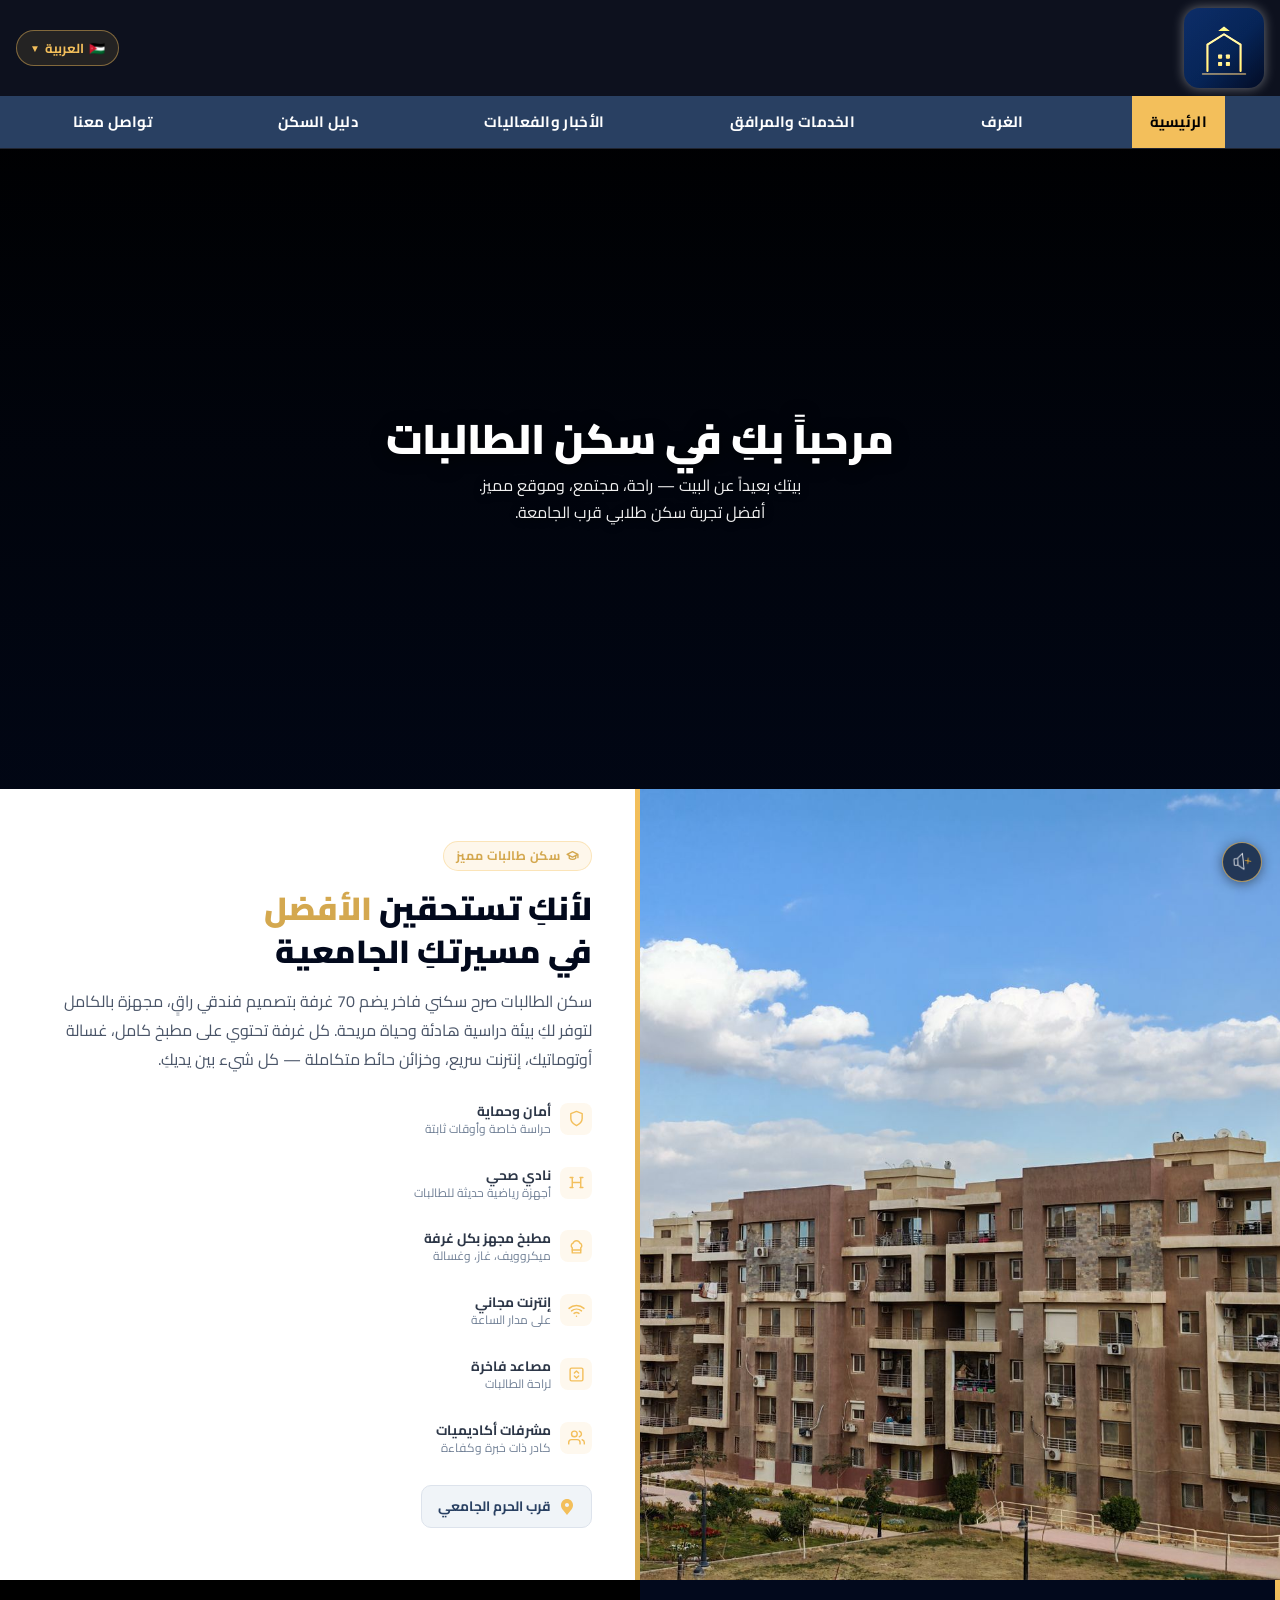
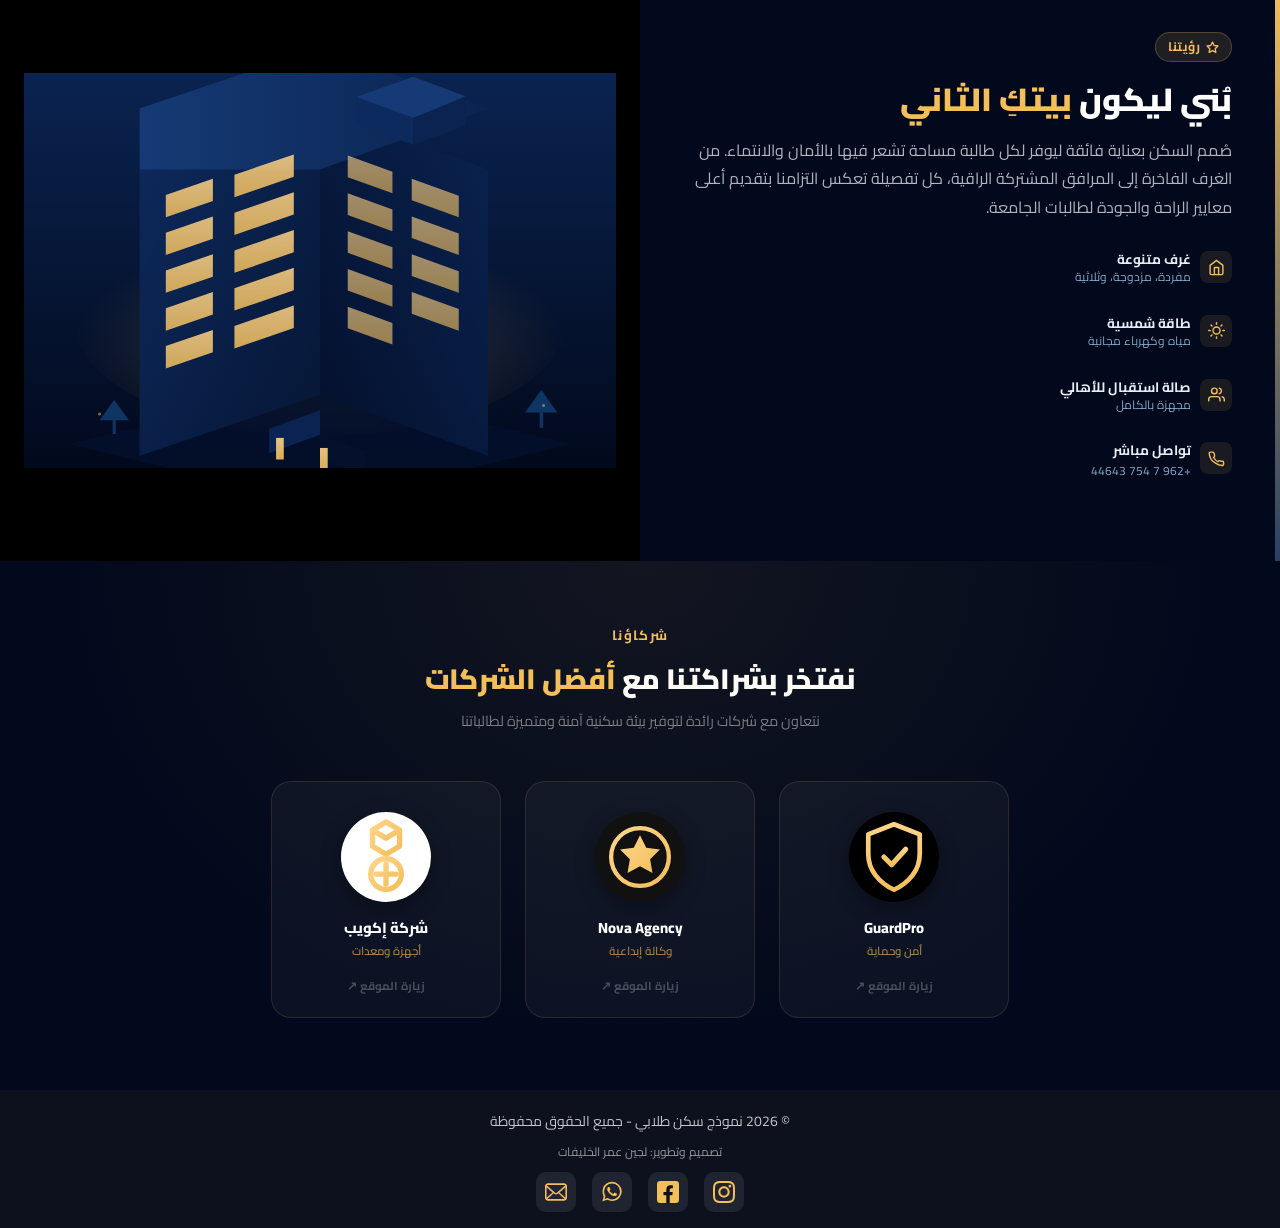
==== index.html @ f3275cb9 "Initial commit — student housing website prototype Bilingual (Arabic RTL / English LTR) six-page sit" ====
<!DOCTYPE html>
<html lang="ar" dir="rtl">

<head>
    <meta charset="UTF-8">
    <meta name="viewport" content="width=device-width, initial-scale=1.0">
    <title>سكن الطالبات</title>
    <meta name="description"
        content="سكن الطالبات — بيتك بعيداً عن البيت. راحة ومجتمع وموقع مميز قرب البوابة الشمالية للجامعة.">
    <meta name="keywords" content="سكن طلابي, غرف طالبات, مرافق, خدمات, نموذج أولي">
    <meta name="author" content="Student Housing Team">
    <meta name="robots" content="noindex, nofollow">
    <meta property="og:type" content="website">
    <meta property="og:title" content="سكن الطالبات">
    <meta property="og:description" content="قرب الحرم الجامعي">
    <meta property="og:image" content="Photos/Logo.svg">
    <meta name="twitter:card" content="summary_large_image">

    <link rel="stylesheet" href="CSS/Style.css">
    <link rel="icon" href="Photos/Logo.svg" type="image/svg+xml">
    <link rel="preconnect" href="https://fonts.googleapis.com">
    <link rel="preconnect" href="https://fonts.gstatic.com" crossorigin>
    <link href="https://fonts.googleapis.com/css2?family=Cairo:wght@300;400;600;700;900&display=swap" rel="stylesheet">
    <script src="Js/lang-data.js"></script>

    <script>
        (function (d) {
            var s = d.createElement("script");
            s.setAttribute("data-position", 5);
            s.setAttribute("data-color", "#F3BF5B");
            s.setAttribute("data-widget_layout", "full");
            s.setAttribute("data-account", "6AjWs1Mzxq");
            s.setAttribute("src", "https://cdn.userway.org/widget.js");
            (d.body || d.head).appendChild(s);
        })(document);
    </script>
    <style>
        
        /* ══ HERO — نفس السلوك على كل الأجهزة ══ */
        .hero-container {
            width: 100%;
            position: relative;
            line-height: 0;
            background: #000;
        }

        /* الفيديو يحافظ على نسبته الأصلية على كل الأجهزة */
        .hero-container video {
            width: 100%;
            height: auto;
            display: block;
        }

        .hero-container::after {
            content: '';
            position: absolute;
            inset: 0;
            background: linear-gradient(to bottom, rgba(2, 9, 28, .08) 0%, rgba(2, 9, 28, .42) 45%, rgba(2, 9, 28, .72) 100%);
            pointer-events: none;
            z-index: 1;
        }

        .hero-overlay-text {
            position: absolute;
            top: 50%;
            left: 50%;
            transform: translate(-50%, -50%);
            z-index: 10;
            text-align: center;
            color: #fff;
            width: 90%;
            max-width: 660px;
            pointer-events: none;
            animation: fadeUp .9s ease .2s both;
            padding: 0 8px;
        }

        .hero-overlay-text h1 {
            font-family: 'Cairo', serif;
            font-size: clamp(1.05rem, 4.5vw, 2.6rem);
            font-weight: 900;
            text-shadow: 0 2px 16px rgba(0, 0, 0, .9);
            margin-bottom: 6px;
            line-height: 1.35;
        }

        .hero-overlay-text p {
            font-family: 'Cairo', sans-serif;
            font-size: clamp(.72rem, 2.1vw, 1rem);
            text-shadow: 0 1px 10px rgba(0, 0, 0, .9);
            opacity: .94;
            margin: 3px 0;
            line-height: 1.5;
        }

        @keyframes fadeUp {
            from {
                opacity: 0;
                transform: translate(-50%, calc(-50% + 16px));
            }

            to {
                opacity: 1;
                transform: translate(-50%, -50%);
            }
        }

        /* ══ BUILDING SECTIONS ══ */
        .building-section {
            display: flex;
            flex-direction: row;
            align-items: stretch;
            min-height: 480px;
            overflow: hidden;
        }

        .building-section.reverse {
            flex-direction: row-reverse;
        }

        .building-img-wrap {
            flex: 1 1 50%;
            overflow: hidden;
            position: relative;
        }

        .building-img-wrap img {
            width: 100%;
            height: 100%;
            object-fit: cover;
            display: block;
            transition: transform .6s ease;
        }

        .building-img-wrap:hover img {
            transform: scale(1.04);
        }

        .building-info {
            flex: 1 1 50%;
            padding: 52px 48px;
            display: flex;
            flex-direction: column;
            justify-content: center;
            background: #ffffff;
            position: relative;
        }

        .building-info::before {
            content: '';
            position: absolute;
            top: 0;
            right: 0;
            width: 5px;
            height: 100%;
            background: linear-gradient(to bottom, #F3BF5B, #d4a84f);
        }

        [dir="ltr"] .building-info::before {
            right: auto;
            left: 0;
        }

        .building-info.dark {
            background: #02091C;
        }

        .building-info.dark::before {
            background: linear-gradient(to bottom, #F3BF5B, #294062);
        }

        .info-tag {
            display: inline-flex;
            align-items: center;
            gap: 6px;
            background: rgba(243, 191, 91, .12);
            border: 1px solid rgba(243, 191, 91, .35);
            color: #d4a84f;
            font-family: 'Cairo', sans-serif;
            font-size: .78rem;
            font-weight: 700;
            padding: 4px 12px;
            border-radius: 20px;
            margin-bottom: 16px;
            width: fit-content;
            letter-spacing: .5px;
        }

        .building-info.dark .info-tag {
            color: #F3BF5B;
            border-color: rgba(243, 191, 91, .25);
        }

        .building-info h2 {
            font-family: 'Cairo', serif;
            font-size: clamp(1.4rem, 2.5vw, 2rem);
            font-weight: 900;
            color: #02091C;
            line-height: 1.35;
            margin-bottom: 14px;
        }

        .building-info h2 .gold {
            color: #d4a84f;
        }

        .building-info.dark h2 {
            color: #ffffff;
        }

        .building-info.dark h2 .gold {
            color: #F3BF5B;
        }

        .building-info p.desc {
            font-family: 'Cairo', sans-serif;
            font-size: clamp(.88rem, 1.4vw, 1rem);
            color: #4a5568;
            line-height: 1.8;
            margin-bottom: 28px;
        }

        .building-info.dark p.desc {
            color: rgba(230, 238, 245, .75);
        }

        .feat-item {
            display: grid;
            grid-template-columns: 1fr 1fr;
            gap: 12px 20px;
            margin-bottom: 28px;
        }

        .feat-item {
            display: flex;
            align-items: flex-start;
            gap: 9px;
        }

        .feat-icon {
            width: 32px;
            height: 32px;
            border-radius: 8px;
            background: rgba(243, 191, 91, .1);
            display: flex;
            align-items: center;
            justify-content: center;
            flex-shrink: 0;
            margin-top: 1px;
        }

        .feat-icon svg {
            width: 17px;
            height: 17px;
        }

        .feat-text {
            font-family: 'Cairo', sans-serif;
            font-size: .85rem;
            color: #2d3748;
            font-weight: 600;
            line-height: 1.4;
        }

        .feat-text small {
            display: block;
            font-weight: 400;
            color: #718096;
            font-size: .75rem;
        }

        .building-info.dark .feat-text {
            color: #E6EEF5;
        }

        .building-info.dark .feat-text small {
            color: #80A9C5;
        }

        .location-badge {
            display: inline-flex;
            align-items: center;
            gap: 8px;
            background: #f0f4f8;
            border-radius: 10px;
            padding: 10px 16px;
            font-family: 'Cairo', sans-serif;
            font-size: .85rem;
            color: #294062;
            font-weight: 700;
            border: 1px solid #dde3ec;
            text-decoration: none;
            transition: background .2s, transform .15s;
            width: fit-content;
        }

        .location-badge:hover {
            background: #e2e8f0;
            transform: translateY(-1px);
        }

        /* ══ MOBILE ══ */
        @media (max-width:768px) {

            .building-section,
            .building-section.reverse {
                flex-direction: column;
            }

            .building-img-wrap {
                min-height: 260px;
                flex: none;
            }

            .building-info {
                padding: 32px 22px;
            }

            .building-info::before {
                width: 100%;
                height: 4px;
                top: 0;
                right: 0;
                left: 0;
                bottom: auto;
            }
        }

        @media (max-width:480px) {
            .hero-overlay-text h1 {
                font-size: clamp(.9rem, 5.8vw, 1.25rem);
            }

            .hero-overlay-text p {
                font-size: .72rem;
            }

            .feat-item {
                grid-template-columns: 1fr;
            }

            .building-info h2 {
                font-size: 1.3rem;
            }
        }

        /* ══ PARTNERS SECTION ══ */
        .partners-section {
            padding: 64px 24px 72px;
            background: #02091C;
            text-align: center;
            position: relative;
            overflow: hidden;
        }

        .partners-section::before {
            content: '';
            position: absolute;
            inset: 0;
            background: radial-gradient(ellipse at 50% 0%, rgba(243, 191, 91, .07) 0%, transparent 65%);
            pointer-events: none;
        }

        .partners-heading {
            font-family: 'Cairo', sans-serif;
            font-size: .85rem;
            font-weight: 700;
            color: #F3BF5B;
            letter-spacing: .1em;
            text-transform: uppercase;
            margin-bottom: 10px;
        }

        .partners-title {
            font-family: 'Cairo', sans-serif;
            font-size: 1.75rem;
            font-weight: 900;
            color: #fff;
            margin-bottom: 8px;
        }

        .partners-title .gold {
            color: #F3BF5B;
        }

        .partners-desc {
            font-family: 'Cairo', sans-serif;
            font-size: .9rem;
            color: rgba(255, 255, 255, .45);
            margin-bottom: 48px;
            max-width: 460px;
            margin-inline: auto;
        }

        .partners-grid {
            display: flex;
            justify-content: center;
            align-items: stretch;
            gap: 24px;
            flex-wrap: wrap;
            max-width: 900px;
            margin: 0 auto;
        }

        .partner-card {
            display: flex;
            flex-direction: column;
            align-items: center;
            justify-content: space-between;
            gap: 16px;
            width: 230px;
            padding: 30px 20px 22px;
            background: rgba(255, 255, 255, .04);
            border: 1px solid rgba(243, 191, 91, .12);
            border-radius: 20px;
            text-decoration: none;
            transition: transform .25s, background .25s, border-color .25s, box-shadow .25s;
            position: relative;
            overflow: hidden;
        }

        .partner-card::before {
            content: '';
            position: absolute;
            inset: 0;
            background: linear-gradient(145deg, rgba(243, 191, 91, .06) 0%, transparent 55%);
            opacity: 0;
            transition: opacity .3s;
        }

        .partner-card:hover {
            transform: translateY(-7px);
            background: rgba(243, 191, 91, .07);
            border-color: rgba(243, 191, 91, .38);
            box-shadow: 0 20px 50px rgba(0, 0, 0, .4), 0 0 0 1px rgba(243, 191, 91, .12);
        }

        .partner-card:hover::before {
            opacity: 1;
        }

        .partner-logo-wrap {
            width: 90px;
            height: 90px;
            border-radius: 50%;
            background: #fff;
            display: flex;
            align-items: center;
            justify-content: center;
            overflow: hidden;
            box-shadow: 0 6px 20px rgba(0, 0, 0, .35);
            flex-shrink: 0;
            transition: box-shadow .25s;
        }

        .partner-card:hover .partner-logo-wrap {
            box-shadow: 0 8px 28px rgba(243, 191, 91, .25);
        }

        .partner-logo-wrap img {
            width: 78px;
            height: 78px;
            object-fit: contain;
        }

        .partner-info {
            text-align: center;
        }

        .partner-name {
            font-family: 'Cairo', sans-serif;
            font-size: .92rem;
            font-weight: 800;
            color: #fff;
            margin-bottom: 4px;
            line-height: 1.4;
        }

        .partner-type {
            font-family: 'Cairo', sans-serif;
            font-size: .72rem;
            font-weight: 600;
            color: rgba(243, 191, 91, .65);
        }

        .partner-visit {
            font-family: 'Cairo', sans-serif;
            font-size: .72rem;
            font-weight: 700;
            color: rgba(255, 255, 255, .25);
            display: flex;
            align-items: center;
            gap: 4px;
            transition: color .2s;
        }

        .partner-card:hover .partner-visit {
            color: #F3BF5B;
        }

        @media (max-width: 600px) {
            .partners-grid {
                gap: 14px;
            }

            .partner-card {
                width: calc(50% - 7px);
                padding: 20px 12px 16px;
            }

            .partner-logo-wrap {
                width: 72px;
                height: 72px;
            }

            .partner-logo-wrap img {
                width: 60px;
                height: 60px;
            }

            .partners-title {
                font-size: 1.35rem;
            }
        }

        @media (max-width: 380px) {
            .partner-card {
                width: 100%;
            }
        }
    </style>
</head>

<body>

    <!-- ══ HEADER ══ -->
    <div class="site-header">
        <div class="toolbar" style="display:flex;align-items:center;justify-content:space-between;padding:8px 16px;">
            <img src="Photos/Logo.svg" alt="شعار السكن">
            <div class="lang-switcher" id="langSwitcher">
                <button class="lang-btn" id="langBtn" aria-haspopup="listbox" aria-expanded="false">
                    <span id="langFlag">🇯🇴</span>
                    <span id="langLabel">العربية</span>
                    <span class="lang-arrow">▼</span>
                </button>
                <div class="lang-dropdown" role="listbox" id="langDropdown">
                    <div class="lang-option active" data-lang="ar" role="option" tabindex="0"><span
                            class="flag">🇯🇴</span> العربية</div>
                    <div class="lang-option" data-lang="en" role="option" tabindex="0"><span class="flag">EN</span>
                        English</div>
                </div>
            </div>
        </div>
        <nav class="navbar" role="navigation">
            <button class="hamburger" id="hamburger" aria-label="فتح القائمة" aria-expanded="false">
                <span></span><span></span><span></span>
            </button>
            <a href="index.html" data-t="nav_home" class="active">الرئيسية</a>
            <a href="Rooms_Page.html" data-t="nav_rooms">الغرف</a>
            <a href="Services_Page.html" data-t="nav_services">الخدمات والمرافق</a>
            <a href="News_Page.html" data-t="nav_news">الأخبار والفعاليات</a>
            <a href="Guide_Page.html" data-t="nav_guide">دليل السكن</a>
            <a href="Contact_Page.html" data-t="nav_contact">تواصل معنا</a>
        </nav>
    </div>

    <!-- ══ HERO ══ -->
    <main id="content-area">
        <div class="hero-container">
            <video id="hero-video" autoplay muted loop playsinline preload="auto" aria-hidden="true">
                <source src="Videos/Tours/Main Video.mp4" type="video/mp4">
                <p data-t="video_fallback">متصفحك لا يدعم تشغيل الفيديو.</p>
            </video>
            <div class="hero-overlay-text">
                <h1 data-t="home_title">مرحباً بك في سكن الطالبات</h1>
                <p data-t="home_sub1">بيتك بعيداً عن البيت — راحة، مجتمع، وموقع مميز.</p>
                <p data-t="home_sub2">أفضل تجربة سكن طلابي قرب الجامعة.</p>

            </div>
            <audio id="bg-music" loop preload="none">
                <source src="Audio/BgAudio.mp3" type="audio/mpeg">
            </audio>
        </div>

        <!-- زر الصوت — ثابت أسفل يمين الشاشة.
             بلا data-t عن قصد: نظام الترجمة يستبدل محتوى أي عنصر يحمل data-t
             بنص الترجمة، فكان يحقن الكلام داخل الزر فيدفع الأيقونة خارج الدائرة.
             النصوص تُضبط من java.js عبر aria-label و title فقط. -->
        <button class="music-btn" id="music-btn" aria-label="تشغيل الموسيقى"
            aria-pressed="false" title="تشغيل / إيقاف الموسيقى">
            <img id="music-icon" src="icons/mute.gif" alt="الصوت مكتوم" width="34" height="34">
        </button>

        <!-- ══ SECTION 1: صورة خارجية + معلومات ══ -->
        <section class="building-section">
            <div class="building-img-wrap">
                <img src="Photos/Housing/outside_1.jpg"
                    alt="واجهة سكن الطالبات — قرب البوابة الشمالية للجامعة" loading="lazy">
            </div>
            <div class="building-info">
                <div class="info-tag" data-t="tag_student"><svg viewBox="0 0 24 24" width="13" height="13" fill="none"
                        stroke="currentColor" stroke-width="2.5" stroke-linecap="round" stroke-linejoin="round">
                        <path d="M22 10v6M2 10l10-5 10 5-10 5z" />
                        <path d="M6 12v5c3 3 9 3 12 0v-5" />
                    </svg>سكن طالبات مميز</div>
                <h2><span data-t="about_title_1">لأنكِ تستحقين</span> <span class="gold"
                        data-t="about_title_2">الأفضل</span><br><span data-t="about_title_3">في مسيرتكِ الجامعية</span>
                </h2>
                <p class="desc" data-t="about_desc">
                    سكن الطالبات صرح سكني فاخر يضم 70 غرفة بتصميم فندقي راقٍ，
                    مجهزة بالكامل لتوفر لكِ بيئة دراسية هادئة وحياة مريحة.
                    كل غرفة تحتوي على مطبخ كامل، غسالة أوتوماتيك، إنترنت سريع，
                    وخزائن حائط متكاملة — كل شيء بين يديكِ.
                </p>
                <div class="features-grid">
                    <!-- أمان وحماية -->
                    <div class="feat-item">
                        <div class="feat-icon">
                            <svg viewBox="0 0 24 24" fill="none" stroke="#F3BF5B" stroke-width="2"
                                stroke-linecap="round" stroke-linejoin="round">
                                <path d="M12 22s8-4 8-10V5l-8-3-8 3v7c0 6 8 10 8 10z" />
                            </svg>
                        </div>
                        <div class="feat-text">
                            <strong data-t="feat1_title">أمان وحماية</strong>
                            <small data-t="feat1_sub">حراسة خاصة وأوقات ثابتة</small>
                        </div>
                    </div>

                    <!-- نادي صحي -->
                    <div class="feat-item">
                        <div class="feat-icon">
                            <svg viewBox="0 0 24 24" fill="none" stroke="#F3BF5B" stroke-width="2"
                                stroke-linecap="round" stroke-linejoin="round">
                                <path d="M6 5v14M18 5v14M6 12h12M3 5h4M17 5h4M3 19h4M17 19h4" />
                            </svg>
                        </div>
                        <div class="feat-text">
                            <strong data-t="feat2_title">نادي صحي</strong>
                            <small data-t="feat2_sub">أجهزة رياضية حديثة للطالبات</small>
                        </div>
                    </div>

                    <!-- مطبخ مجهز (أيقونة أدق) -->
                    <div class="feat-item">
                        <div class="feat-icon">
                            <svg viewBox="0 0 24 24" fill="none" stroke="#F3BF5B" stroke-width="2"
                                stroke-linecap="round" stroke-linejoin="round">
                                <path
                                    d="M6 13.87A4 4 0 0 1 7.41 7a5.11 5.11 0 0 1 1.05-1.54 5 5 0 0 1 7.08 0A5.11 5.11 0 0 1 16.59 7 4 4 0 0 1 18 13.87V21H6Z" />
                                <line x1="6" y1="17" x2="18" y2="17" />
                            </svg>
                        </div>
                        <div class="feat-text">
                            <strong data-t="feat3_title">مطبخ مجهز</strong>
                            <small data-t="feat3_sub">ميكروويف، غاز، وغسالة</small>
                        </div>
                    </div>

                    <!-- إنترنت مجاني -->
                    <div class="feat-item">
                        <div class="feat-icon">
                            <svg viewBox="0 0 24 24" fill="none" stroke="#F3BF5B" stroke-width="2"
                                stroke-linecap="round" stroke-linejoin="round">
                                <path
                                    d="M5 12.55a11 11 0 0 1 14.08 0M1.42 9a16 16 0 0 1 21.16 0M8.53 16.11a6 6 0 0 1 6.95 0M12 20h.01" />
                            </svg>
                        </div>
                        <div class="feat-text">
                            <strong data-t="feat4_title">إنترنت مجاني</strong>
                            <small data-t="feat4_sub">سرعات فائقة على مدار الساعة</small>
                        </div>
                    </div>

                    <!-- مصاعد فاخرة (أيقونة أدق) -->
                    <div class="feat-item">
                        <div class="feat-icon">
                            <svg viewBox="0 0 24 24" fill="none" stroke="#F3BF5B" stroke-width="2"
                                stroke-linecap="round" stroke-linejoin="round">
                                <rect x="3" y="3" width="18" height="18" rx="2" />
                                <path d="m9 10 3-3 3 3" />
                                <path d="m9 14 3 3 3-3" />
                            </svg>
                        </div>
                        <div class="feat-text">
                            <strong data-t="feat5_title">مصاعد فاخرة</strong>
                            <small data-t="feat5_sub">خدمة سريعة لراحة الطالبات</small>
                        </div>
                    </div>

                    <!-- مشرفات أكاديميات -->
                    <div class="feat-item">
                        <div class="feat-icon">
                            <svg viewBox="0 0 24 24" fill="none" stroke="#F3BF5B" stroke-width="2"
                                stroke-linecap="round" stroke-linejoin="round">
                                <path d="M17 21v-2a4 4 0 0 0-4-4H5a4 4 0 0 0-4 4v2" />
                                <circle cx="9" cy="7" r="4" />
                                <path d="M23 21v-2a4 4 0 0 0-3-3.87M16 3.13a4 4 0 0 1 0 7.75" />
                            </svg>
                        </div>
                        <div class="feat-text">
                            <strong data-t="feat6_title">مشرفات سكن</strong>
                            <small data-t="feat6_sub">كادر ذو خبرة وكفاءة عالية</small>
                        </div>
                    </div>
                </div>
                <a class="location-badge" href="https://example.com/studenthousing/location" target="_blank"
                    rel="noopener noreferrer">
                    <img src="icons/map.svg" alt="موقع" width="16" height="16">
                    <span data-t="location_text">قرب الحرم الجامعي</span>
                </a>
            </div>
        </section>

        <!-- ══ SECTION 2: صورة 3D + رؤية (داكن) ══ -->
        <section class="building-section reverse" style="background:#f0f4f8;">
            <div class="building-img-wrap">
                <img src="Photos/Housing/3D.svg" alt="نموذج ثلاثي الأبعاد لسكن الطالبات" loading="lazy"
                    style="object-fit:contain;background:#000;padding:24px;">
            </div>
            <div class="building-info dark">
                <div class="info-tag" data-t="tag_vision"><svg viewBox="0 0 24 24" width="13" height="13" fill="none"
                        stroke="currentColor" stroke-width="2.5" stroke-linecap="round" stroke-linejoin="round">
                        <polygon
                            points="12 2 15.09 8.26 22 9.27 17 14.14 18.18 21.02 12 17.77 5.82 21.02 7 14.14 2 9.27 8.91 8.26 12 2" />
                    </svg> رؤيتنا</div>
                <h2><span data-t="vision_title_1">بُني ليكون</span> <span class="gold" data-t="vision_title_2">بيتكِ
                        الثاني</span></h2>
                <p class="desc" data-t="vision_desc">
                    صُمم السكن بعناية فائقة ليوفر لكل طالبة مساحة تشعر فيها بالأمان والانتماء.
                    من الغرف الفاخرة إلى المرافق المشتركة الراقية، كل تفصيلة تعكس التزامنا
                    بتقديم أعلى معايير الراحة والجودة لطالبات الجامعة.
                </p>
                <div class="features-grid">
                    <!-- غرف متنوعة -->
                    <div class="feat-item">
                        <div class="feat-icon">
                            <svg viewBox="0 0 24 24" fill="none" stroke="#F3BF5B" stroke-width="2"
                                stroke-linecap="round" stroke-linejoin="round">
                                <path d="M3 9l9-7 9 7v11a2 2 0 0 1-2 2H5a2 2 0 0 1-2-2z" />
                                <polyline points="9 22 9 12 15 12 15 22" />
                            </svg>
                        </div>
                        <div class="feat-text">
                            <strong data-t="feat7_title">غرف متنوعة</strong>
                            <small data-t="feat7_sub">مفردة، مزدوجة، وثلاثية</small>
                        </div>
                    </div>

                    <!-- طاقة شمسية -->
                    <div class="feat-item">
                        <div class="feat-icon">
                            <svg viewBox="0 0 24 24" fill="none" stroke="#F3BF5B" stroke-width="2"
                                stroke-linecap="round" stroke-linejoin="round">
                                <circle cx="12" cy="12" r="5" />
                                <path
                                    d="M12 1v2M12 21v2M4.22 4.22l1.42 1.42M18.36 18.36l1.42 1.42M1 12h2M21 12h2M4.22 19.78l1.42-1.42M18.36 5.64l1.42-1.42" />
                            </svg>
                        </div>
                        <div class="feat-text">
                            <strong data-t="feat8_title">طاقة شمسية</strong>
                            <small data-t="feat8_sub">مياه وكهرباء مجانية</small>
                        </div>
                    </div>

                    <!-- صالة استقبال للأهالي (أيقونة عائلية) -->
                    <div class="feat-item">
                        <div class="feat-icon">
                            <svg viewBox="0 0 24 24" fill="none" stroke="#F3BF5B" stroke-width="2"
                                stroke-linecap="round" stroke-linejoin="round">
                                <path d="M17 21v-2a4 4 0 0 0-4-4H5a4 4 0 0 0-4 4v2" />
                                <circle cx="9" cy="7" r="4" />
                                <path d="M23 21v-2a4 4 0 0 0-3-3.87" />
                                <path d="M16 3.13a4 4 0 0 1 0 7.75" />
                            </svg>
                        </div>
                        <div class="feat-text">
                            <strong data-t="feat9_title">صالة استقبال للأهالي</strong>
                            <small data-t="feat9_sub">مجهزة بالكامل لاستقبالكم</small>
                        </div>
                    </div>

                    <!-- تواصل مباشر -->
                    <div class="feat-item">
                        <div class="feat-icon">
                            <svg viewBox="0 0 24 24" fill="none" stroke="#F3BF5B" stroke-width="2"
                                stroke-linecap="round" stroke-linejoin="round">
                                <path
                                    d="M22 16.92v3a2 2 0 0 1-2.18 2 19.79 19.79 0 0 1-8.63-3.07A19.5 19.5 0 0 1 4.69 13.5 19.79 19.79 0 0 1 1.61 5a2 2 0 0 1 1.95-2h3a2 2 0 0 1 2 1.72c.127.96.361 1.903.7 2.81a2 2 0 0 1-.45 2.11L7.91 10.6a16 16 0 0 0 6 6l.9-.9a2 2 0 0 1 2.11-.45c.907.339 1.85.573 2.81.7A2 2 0 0 1 22 17v-.08z" />
                            </svg>
                        </div>
                        <div class="feat-text">
                            <strong data-t="feat10_title">تواصل مباشر</strong>
                            <small dir="ltr"
                                style="unicode-bidi:embed; display:block; text-align:right; line-height:1.7;">+962 7 754 44643</small>
                        </div>
                    </div>
                </div>
            </div>
        </section>

        <!-- ══ PARTNERS SECTION ══ -->
        <section class="partners-section" aria-label="شركاؤنا">
            <p class="partners-heading" data-t="partners_label">شركاؤنا</p>
            <h2 class="partners-title">
                <span data-t="partners_title_1">نفتخر بشراكتنا مع </span><span class="gold"
                    data-t="partners_title_2">أفضل الشركات</span>
            </h2>
            <p class="partners-desc" data-t="partners_desc">نتعاون مع شركات رائدة لتوفير بيئة سكنية آمنة ومتميزة
                لطالباتنا</p>

            <div class="partners-grid">

                <!-- GuardPro -->
                <a href="https://example.com/studenthousing/partner/security" target="_blank" rel="noopener noreferrer" class="partner-card"
                    aria-label="GuardPro Security & Protection">
                    <div class="partner-logo-wrap" style="background:#000; padding:6px;">
                        <img src="Photos/Our partners/GuardPro_logo.svg" alt="GuardPro Security"
                             style="width:100%;height:100%;object-fit:contain;display:block;">
                    </div>
                    <div class="partner-info">
                        <p class="partner-name">GuardPro</p>
                        <p class="partner-type" data-t="partner_type_security">أمن وحماية</p>
                    </div>
                    <span class="partner-visit" data-t="partner_visit">زيارة الموقع ↗</span>
                </a>

                <!-- Nova Agency -->
                <a href="https://example.com/studenthousing/partner/agency" target="_blank" rel="noopener noreferrer"
                    class="partner-card" aria-label="Nova Creative Agency">
                    <div class="partner-logo-wrap" style="background:#111;">
                        <img src="Photos/Our partners/Nova_agency_logo.svg" alt="Nova Agency">
                    </div>
                    <div class="partner-info">
                        <p class="partner-name">Nova Agency</p>
                        <p class="partner-type" data-t="partner_type_creative">وكالة إبداعية</p>
                    </div>
                    <span class="partner-visit" data-t="partner_visit">زيارة الموقع ↗</span>
                </a>

                <!-- EquipCo -->
                <a href="https://example.com/studenthousing/partner/equipment" target="_blank" rel="noopener noreferrer" class="partner-card"
                    aria-label="EquipCo Equipment Co.">
                    <div class="partner-logo-wrap" style="background:#fff; padding:0; overflow:hidden;">
                        <img src="Photos/Our partners/EquipCo_logo.svg" alt="EquipCo"
                             style="width:90px;height:90px;object-fit:cover;display:block;">
                    </div>
                    <div class="partner-info">
                        <p class="partner-name">شركة إكويب</p>
                        <p class="partner-type" data-t="partner_type_tech">أجهزة ومعدات</p>
                    </div>
                    <span class="partner-visit" data-t="partner_visit">زيارة الموقع ↗</span>
                </a>

            </div>
        </section>
    </main>

    <!-- ══ FOOTER ══ -->
    <footer class="footer" role="contentinfo">
        <p data-t="footer_text">© 2026 نموذج سكن طلابي - جميع الحقوق محفوظة</p>
        <p data-t="footer_credit" style="font-size:12px; margin-top:4px; opacity:0.75;">Designed &amp; Developed by Lujain Omar Al-Khalifat</p>
        <div class="social-icons">
            <a href="https://www.instagram.com/lo0k_404?stkn=MTY5czFrOWpvb3hzcQ==" target="_blank" rel="noopener noreferrer"
                class="soc-instagram" aria-label="إنستغرام">
                <img src="icons/instagram.svg" alt="Instagram"></a>
            <a href="https://www.facebook.com/share/1bdwPXqzQG/" target="_blank" rel="noopener noreferrer"
                class="soc-facebook" aria-label="فيسبوك">
                <img src="icons/facebook.svg" alt="Facebook"></a>
            <a href="https://wa.me/962775444643" target="_blank" rel="noopener noreferrer" class="soc-whatsapp"
                aria-label="واتساب">
                <img src="icons/whatsapp.svg" alt="WhatsApp"></a>
            <a href="mailto:lo0k.404.tech.dev@gmail.com" target="_blank" class="soc-gmail" aria-label="بريد إلكتروني">
                <img src="icons/email.svg" alt="Email us on Gmail" title="Gmail"></a>
        </div>
    </footer>

    <!-- ══ SCRIPTS ══ -->
    <script>
        (function () {
            var btn = document.getElementById('hamburger'), nav = document.querySelector('.navbar');
            if (!btn || !nav) return;
            btn.addEventListener('click', function () {
                var o = nav.classList.toggle('nav-open');
                btn.classList.toggle('open', o);
                btn.setAttribute('aria-expanded', o ? 'true' : 'false');
            });
            nav.querySelectorAll('a').forEach(function (a) {
                a.addEventListener('click', function () { nav.classList.remove('nav-open'); btn.classList.remove('open'); btn.setAttribute('aria-expanded', 'false'); });
            });
        })();
        /* احسب ارتفاع الهيدر وضعه كـ CSS variable لحساب الفيديو */
        (function () {
            function setHeaderH() {
                var h = document.querySelector('.site-header');
                if (h) document.documentElement.style.setProperty('--header-h', h.offsetHeight + 'px');
            }
            setHeaderH();
            window.addEventListener('resize', setHeaderH, { passive: true });
        })();
        (function () {
            var h = document.querySelector('.scroll-hint'); if (!h) return;
            window.addEventListener('scroll', function () { h.style.opacity = window.scrollY > 50 ? '0' : '.8'; }, { passive: true });
        })();
    </script>

    <script src="Js/java.js"></script>

    <!-- ══ MUSIC BUTTON SCRIPT ══ -->
    <script>
        (function () {
            var btn = document.getElementById('music-btn');
            var audio = document.getElementById('bg-music');
            var icon = document.getElementById('music-icon');
            var playing = false;

            if (!btn || !audio || !icon) return;

            // الحالة الابتدائية: مكتوم
            icon.src = 'icons/mute.gif';
            icon.alt = 'الصوت مكتوم';

            btn.addEventListener('click', function () {
                if (playing) {
                    // أوقف الصوت
                    audio.pause();
                    icon.src = 'icons/mute.gif';
                    icon.alt = 'الصوت مكتوم';
                    btn.setAttribute('aria-label', 'تشغيل الموسيقى');
                    playing = false;
                } else {
                    // شغّل الصوت
                    audio.play().catch(function (e) { console.warn('Audio error:', e); });
                    icon.src = 'icons/sound.gif';
                    icon.alt = 'الصوت مفتوح';
                    btn.setAttribute('aria-label', 'إيقاف الموسيقى');
                    playing = true;
                }
            });
        })();
    </script>
</body>
</html>
---- CSS/Style.css ----
/* ══════════════════════════════════════════════
   Student Housing — Main Stylesheet
   ══════════════════════════════════════════════ */

/* Google Fonts — Cairo */
@import url('https://fonts.googleapis.com/css2?family=Cairo:wght@200;300;400;500;600;700;800;900&display=swap');

/* ── CSS Variables ── */
:root {
    /* Colors */
    --color-brown:        #294062;
    --color-brown-dark:   #02091C;
    --color-green:        #F3BF5B;
    --color-green-dark:   #d4a84f;
    --color-beige:        #051C43;
    --color-beige-mid:    #0a254f;
    --color-black-bar:    #02091C;
    --color-text:         #E6EEF5;
    --color-white:        #ffffff;
    --color-primary-dark: #02091C;
    --color-secondary:    #294062;
    --color-light-blue:   #80A9C5;

    /* Typography */
    --font-body: 'Cairo', Georgia, sans-serif;

    /* Spacing & Shape */
    --radius-card: 12px;
    --radius-btn:  50px;

    /* Shadows */
    --shadow-card:  0 4px 20px rgba(0, 0, 0, 0.25);
    --shadow-hover: 0 8px 32px rgba(0, 0, 0, 0.4);

    /* Transitions */
    --transition: 0.2s ease;
}

/* ── Reset ── */
*, *::before, *::after {
    box-sizing: border-box;
    margin: 0;
    padding: 0;
}

html {
    scroll-behavior: smooth;
    height: 100%;
}

body {
    font-family: var(--font-body);
    background: var(--color-white);
    color: var(--color-brown);
    font-size: 16px;
    line-height: 1.6;
    display: flex;
    flex-direction: column;
    min-height: 100%;
}

/* ── Main content grows to fill space ── */
#content-area, main {
    flex: 1 0 auto;
}

/* ══════════════════════════════════════════════
   SITE HEADER (logo bar)
   ══════════════════════════════════════════════ */
.site-header {
    background: #0d111e;
    display: flex;
    flex-direction: column;
    align-items: stretch;
    border-bottom: 1px solid rgba(255, 255, 255, 0.08);
    position: sticky;
    top: 0;
    z-index: 500;
}

.toolbar {
    display: flex;
    align-items: center;
    padding: 8px 20px;
    background: #0d111e;
}

.toolbar img,
.site-header > .toolbar img {
    width: 80px;
    height: 80px;
    object-fit: contain;
    display: block;
    filter: brightness(1.3) drop-shadow(0 0 6px rgba(255, 255, 255, 0.4));
}

/* ══════════════════════════════════════════════
   NAVBAR
   ══════════════════════════════════════════════ */
.navbar {
    background: var(--color-secondary);
    display: flex;
    justify-content: center;
    align-items: center;
    flex-wrap: wrap;
    position: relative;
    direction: ltr;
    gap: 0;
}

.navbar a {
    color: var(--color-white);
    text-decoration: none;
    padding: 14px 18px;
    font-family: var(--font-body);
    font-size: 15px;
    font-weight: 700;
    transition: background var(--transition), color var(--transition);
    white-space: nowrap;
    letter-spacing: 0.3px;
}

.navbar a:hover {
    background: var(--color-light-blue);
    color: #000;
}

.navbar a.active {
    background: var(--color-green);
    color: #000;
}

/* للشاشات الأكبر من 768px (حاسوب/تابلت) */
@media (min-width: 768px) {
    .navbar {
        gap: 90px; /* مسافة بين الروابط */
    }
}

/* ══════════════════════════════════════════════
   FOOTER
   ══════════════════════════════════════════════ */
.footer {
    flex-shrink: 0;
    background: #0d111e;
    color: var(--color-white);
    text-align: center;
    padding: 20px 16px 16px;
    font-family: var(--font-body);
    font-size: 14px;
}

.footer p {
    margin-bottom: 10px;
    color: rgba(255, 255, 255, 0.75);
}

/* Social icons row */
.social-icons {
    display: flex;
    justify-content: center;
    gap: 16px;
    margin-top: 10px;
}

.social-icons a {
    display: inline-flex;
    align-items: center;
    justify-content: center;
    width: 40px;
    height: 40px;
    background: rgba(255, 255, 255, 0.08);
    border-radius: 10px;
    transition: background var(--transition), transform var(--transition);
}

.social-icons a:hover {
    background: rgba(243, 191, 91, 0.2);
    transform: scale(1.2) translateY(-2px);
}

.social-icons a img {
    width: 22px;
    height: 22px;
    object-fit: contain;
    display: block;
}

/* ══════════════════════════════════════════════
   UTILITY CLASSES
   ══════════════════════════════════════════════ */
.page-heading {
    padding: 28px 24px 8px;
    color: var(--color-green);
    font-size: clamp(1.6rem, 3vw, 2.4rem);
    font-weight: 700;
    font-family: var(--font-body);
}

.page-intro {
    padding: 0 24px 24px;
    color: var(--color-text);
    font-size: 1rem;
    font-family: var(--font-body);
}

/* Section title with gold underline */
.section-title {
    color: var(--color-brown);
    font-size: clamp(1.2rem, 2vw, 1.6rem);
    margin-bottom: 14px;
    font-family: var(--font-body);
    position: relative;
    padding-bottom: 8px;
}

.section-title::after {
    content: '';
    position: absolute;
    bottom: 0;
    left: 0;
    width: 50px;
    height: 3px;
    background: var(--color-green);
    border-radius: 2px;
}

/* Card base */
.card-base {
    background: var(--color-beige);
    border-radius: var(--radius-card);
    box-shadow: var(--shadow-card);
    transition: transform var(--transition), box-shadow var(--transition);
}

.card-base:hover {
    transform: translateY(-4px);
    box-shadow: var(--shadow-hover);
}

/* ══════════════════════════════════════════════
   HAMBURGER MENU
   ══════════════════════════════════════════════ */
.hamburger {
    display: none;
    flex-direction: column;
    justify-content: center;
    align-items: center;
    gap: 5px;
    width: 42px;
    height: 42px;
    background: var(--color-green-dark);
    border: none;
    border-radius: 8px;
    cursor: pointer;
    padding: 6px;
    position: absolute;
    left: 12px;
    top: 50%;
    transform: translateY(-50%);
    z-index: 100;
    transition: background var(--transition);
}

.hamburger:hover {
    background: var(--color-green);
}

.hamburger span {
    display: block;
    width: 22px;
    height: 2px;
    background: var(--color-brown-dark);
    border-radius: 3px;
    transition: transform 0.3s, opacity 0.3s, width 0.3s;
    transform-origin: center;
}

/* Animate to X when open */
.hamburger.open span:nth-child(1) { transform: translateY(7px) rotate(45deg); }
.hamburger.open span:nth-child(2) { opacity: 0; width: 0; }
.hamburger.open span:nth-child(3) { transform: translateY(-7px) rotate(-45deg); }

/* ══════════════════════════════════════════════
   USERWAY ACCESSIBILITY WIDGET
   ══════════════════════════════════════════════ */
.uwy.uwy-default,
/* ══════════════════════════════════════════════
   USERWAY ACCESSIBILITY WIDGET
   ══════════════════════════════════════════════ */
.uwy.uwy-default,
#userwayWidgetIcon {
    bottom: 20px !important;
    left:   20px !important;
    right:  auto !important;
    top:    auto !important;
}
/* ══════════════════════════════════════════════
   LANGUAGE-SPECIFIC FONT OVERRIDES
   ══════════════════════════════════════════════ */
[lang="ar"] * {
    font-family: 'Cairo', Georgia, sans-serif;
    direction: rtl;
}

[lang="ar"] .navbar {
    direction: rtl;
}

/* ══════════════════════════════════════════════
   RESPONSIVE — MOBILE (≤ 768px)
   ══════════════════════════════════════════════ */
@media (max-width: 768px) {

    .hamburger {
        display: flex;
    }

    /* Hide links by default */
    .navbar a {
        display: none;
        width: 100%;
        text-align: center;
        padding: 14px 20px;
        border-top: 1px solid rgba(255, 255, 255, 0.08);
        font-size: 1rem;
    }

    /* Show links when open */
    .navbar.nav-open a {
        display: block;
    }

    .navbar {
        flex-direction: column;
        align-items: stretch;
        padding-top: 54px; /* space for hamburger */
    }

    .toolbar img {
        width: 70px;
        height: 70px;
    }

    .social-icons a {
        width: 36px;
        height: 36px;
    }

    .social-icons a img {
        width: 20px;
        height: 20px;
    }
}

@media (max-width: 480px) {
    .toolbar img {
        width: 60px;
        height: 60px;
    }
}

/* ══════════════════════════════════════════════
   SHARED PAGE COMPONENTS (all inner pages)
   ══════════════════════════════════════════════ */

/* Page Hero Banner */
.page-hero {
    background: linear-gradient(135deg,#02091C 0%,#0a254f 55%,#294062 100%);
    padding: 68px 24px 48px;
    text-align: center;
    position: relative;
    overflow: hidden;
}
.page-hero::before {
    content:''; position:absolute; inset:0;
    background: radial-gradient(ellipse at 60% 40%,rgba(243,191,91,.09) 0%,transparent 68%);
    pointer-events:none;
}
.page-hero h1 {
    font-family:'Cairo',serif; font-size:clamp(1.7rem,4vw,2.8rem);
    font-weight:900; color:#fff; margin-bottom:10px; position:relative; z-index:1;
}
.page-hero h1 span { color:#F3BF5B; }
.page-hero p {
    color:rgba(230,238,245,.82); font-family:'Cairo',sans-serif;
    font-size:1rem; max-width:520px; margin:0 auto; position:relative; z-index:1;
}
.gold-line {
    width:58px; height:3px;
    background:linear-gradient(to left,#F3BF5B,#d4a84f);
    border-radius:2px; margin:14px auto 0;
    position:relative; z-index:1;
}

/* Lang switcher styles */
.lang-switcher { position:relative; display:inline-flex; align-items:center; }
.lang-btn {
    background:rgba(243,191,91,.10); border:1.5px solid rgba(243,191,91,.45);
    border-radius:20px; color:#F3BF5B; font-family:'Cairo',sans-serif;
    font-size:13px; font-weight:700; padding:5px 13px;
    cursor:pointer; display:flex; align-items:center; gap:5px;
    white-space:nowrap; transition:background .2s; user-select:none;
}
.lang-btn:hover { background:rgba(243,191,91,.20); }
.lang-arrow { font-size:10px; transition:transform .2s; }
.lang-switcher.open .lang-arrow { transform:rotate(180deg); }
.lang-dropdown {
    display:none; position:absolute; top:calc(100% + 6px); right:0;
    background:#0d111e; border:1.5px solid rgba(243,191,91,.28);
    border-radius:10px; overflow:hidden; min-width:130px;
    box-shadow:0 6px 22px rgba(0,0,0,.55); z-index:600;
}
[dir="ltr"] .lang-dropdown { right:auto; left:0; }
.lang-switcher.open .lang-dropdown { display:block; }
.lang-option {
    display:flex; align-items:center; gap:8px; padding:10px 15px;
    color:#E6EEF5; font-family:'Cairo',sans-serif;
    font-size:14px; font-weight:600; cursor:pointer; transition:background .15s;
}
.lang-option:hover { background:rgba(243,191,91,.10); }
.lang-option.active { color:#F3BF5B; }
.lang-option .flag { font-size:17px; }

/* Music button */
.music-btn {
    position:fixed; bottom:18px; right:18px; z-index:1000;
    background:rgba(2,9,28,.70); border:1.5px solid rgba(243,191,91,.65);
    border-radius:50%; width:40px; height:40px;
    cursor:pointer; display:flex; align-items:center; justify-content:center;
    transition:background .2s,transform .15s; padding:0;
    box-shadow:0 2px 12px rgba(0,0,0,.45);
}
.music-btn:hover { background:rgba(243,191,91,.18); transform:scale(1.1); }
.music-btn img { width:22px; height:22px; object-fit:contain; display:block; pointer-events:none; }

/* Lightbox */
.lightbox {
    display:none; position:fixed; inset:0;
    background:rgba(2,9,28,.93); z-index:3000;
    align-items:center; justify-content:center; padding:20px;
}
.lightbox.open { display:flex; }
.lightbox img { max-width:90vw; max-height:85vh; border-radius:12px; object-fit:contain; }
.lightbox-close {
    position:absolute; top:16px; left:20px;
    background:rgba(243,191,91,.15); border:1.5px solid rgba(243,191,91,.5);
    color:#F3BF5B; font-size:1.3rem; width:40px; height:40px;
    border-radius:50%; cursor:pointer; display:flex; align-items:center; justify-content:center;
    transition:background .2s;
}
.lightbox-close:hover { background:rgba(243,191,91,.35); }

/* Social icons */
.social-icons a img { width:22px; height:22px; object-fit:contain; display:block; }
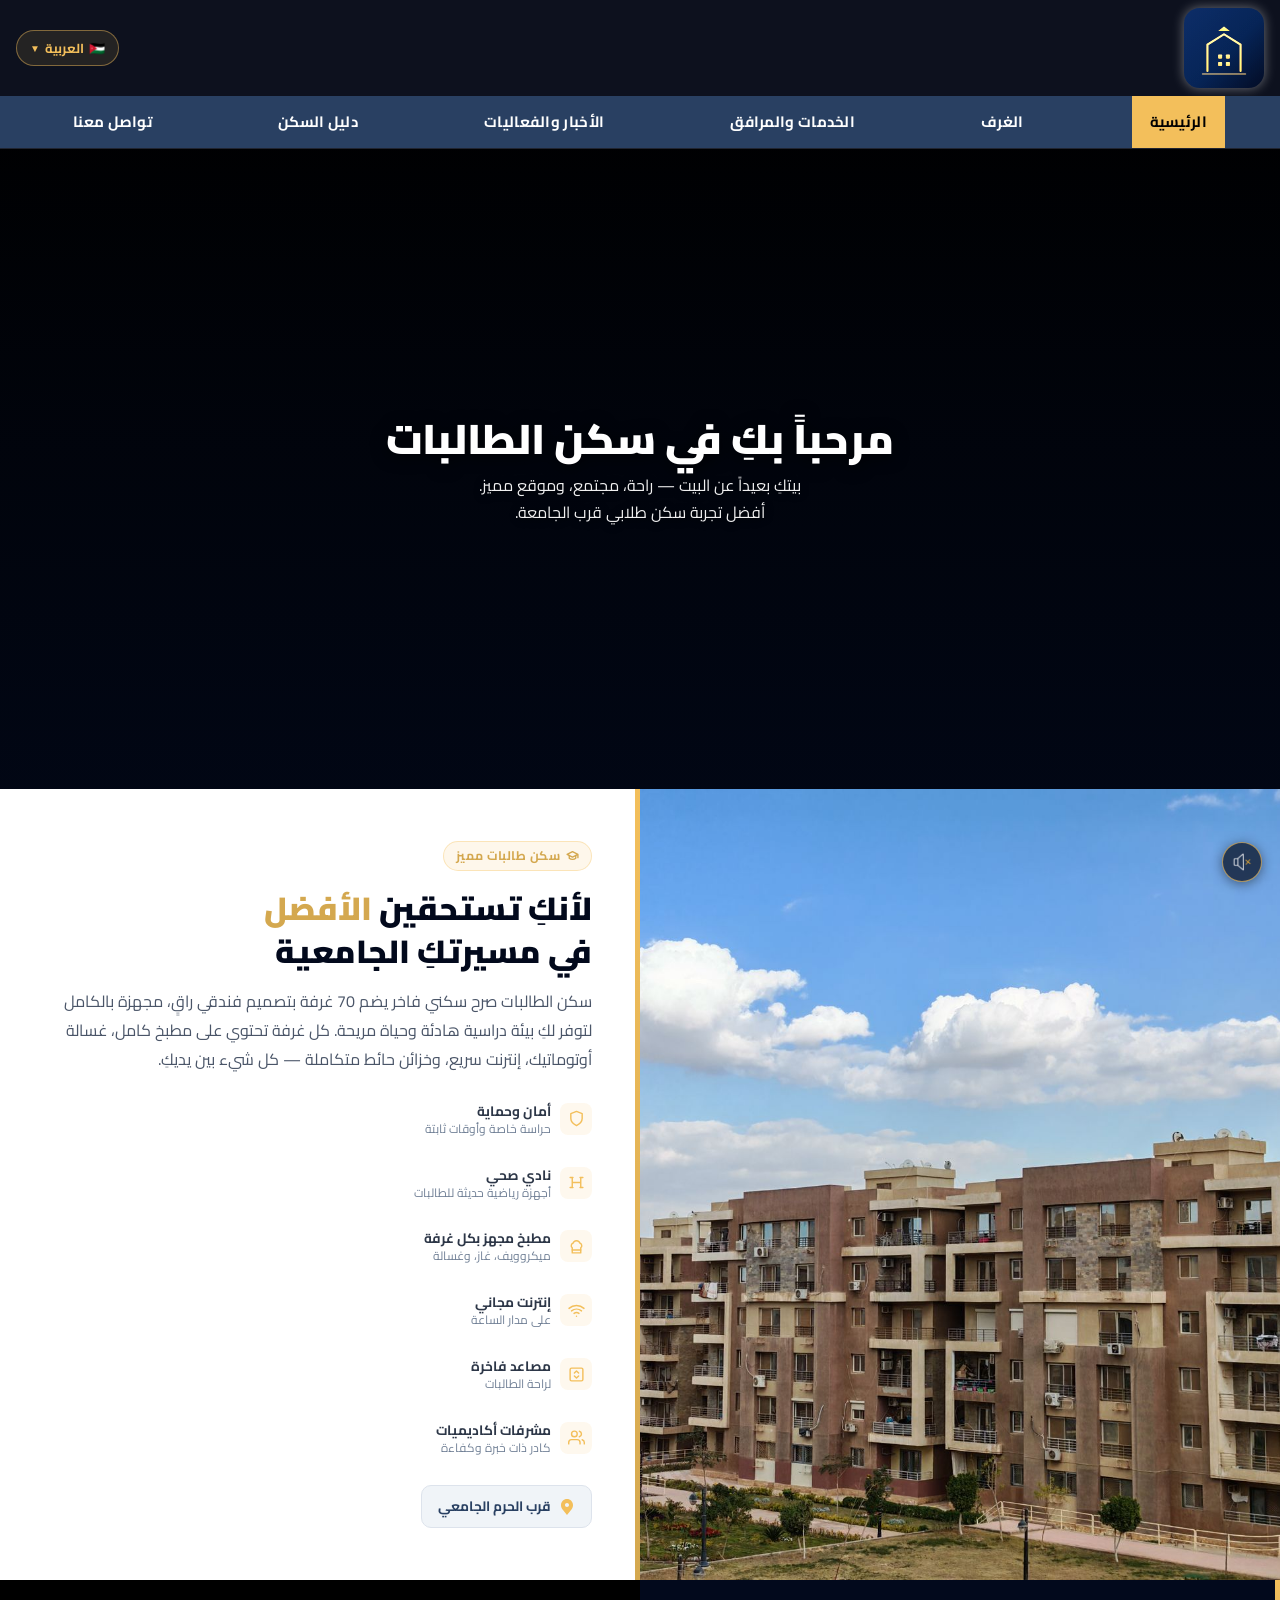
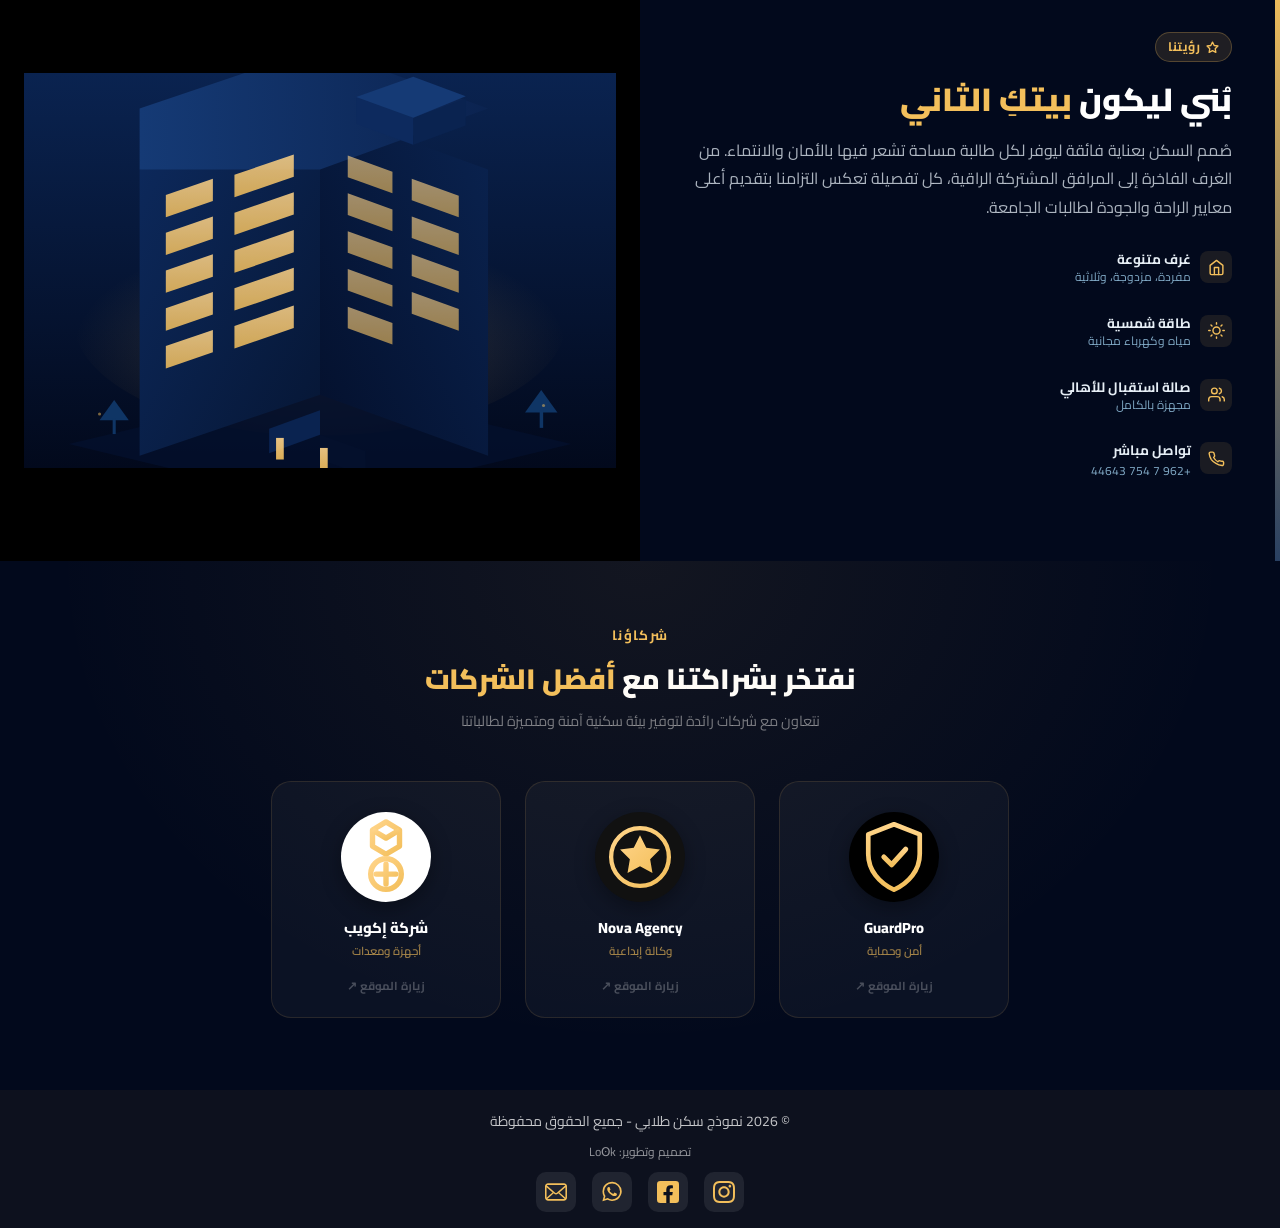
==== commit 44bba874: "Update index.html" ====
--- a/index.html
+++ b/index.html
@@ -859,7 +859,7 @@
     <!-- ══ FOOTER ══ -->
     <footer class="footer" role="contentinfo">
         <p data-t="footer_text">© 2026 نموذج سكن طلابي - جميع الحقوق محفوظة</p>
-        <p data-t="footer_credit" style="font-size:12px; margin-top:4px; opacity:0.75;">Designed &amp; Developed by Lujain Omar Al-Khalifat</p>
+        <p data-t="footer_credit" style="font-size:12px; margin-top:4px; opacity:0.75;">Designed &amp; Developed by Loʘk</p>
         <div class="social-icons">
             <a href="https://www.instagram.com/lo0k_404?stkn=MTY5czFrOWpvb3hzcQ==" target="_blank" rel="noopener noreferrer"
                 class="soc-instagram" aria-label="إنستغرام">
@@ -940,4 +940,4 @@
         })();
     </script>
 </body>
-</html>+</html>
